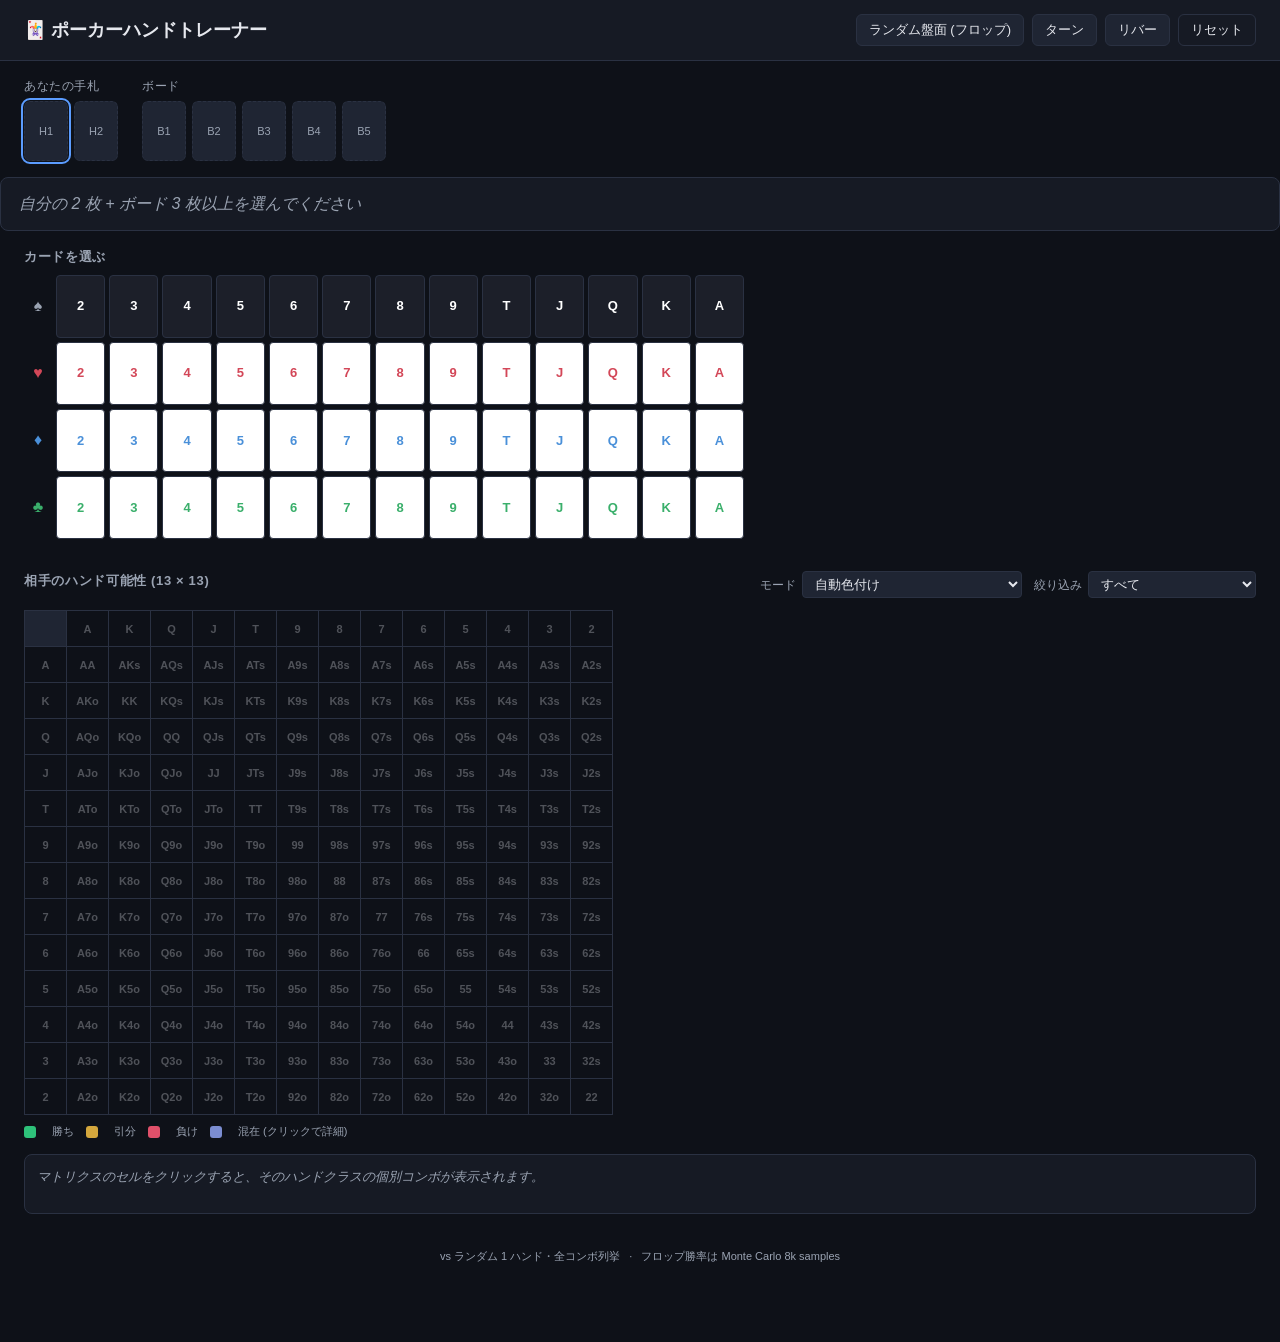
==== index.html @ db6d0b45 "feat: poker hand strength trainer with 13x13 matrix and mark mode - 7-card hand evaluator (exact, bi" ====
<!doctype html>
<html lang="ja">
  <head>
    <meta charset="utf-8" />
    <meta name="viewport" content="width=device-width, initial-scale=1" />
    <title>Poker Hand Trainer</title>
    <link rel="stylesheet" href="styles.css" />
  </head>
  <body>
    <header>
      <h1>🃏 ポーカーハンドトレーナー</h1>
      <div class="actions">
        <button id="btn-random-flop">ランダム盤面 (フロップ)</button>
        <button id="btn-random-turn">ターン</button>
        <button id="btn-random-river">リバー</button>
        <button id="btn-reset" class="ghost">リセット</button>
      </div>
    </header>

    <section class="board-row">
      <div class="slot-group">
        <div class="slot-label">あなたの手札</div>
        <div class="slots" id="hero-slots"></div>
      </div>
      <div class="slot-group board">
        <div class="slot-label">ボード</div>
        <div class="slots" id="board-slots"></div>
      </div>
    </section>

    <section class="stats" id="stats">
      <div class="stats-empty">カードを 2 + 3 枚以上選んでください</div>
    </section>

    <section class="picker">
      <div class="section-title">カードを選ぶ</div>
      <div id="card-picker"></div>
    </section>

    <section class="matrix-section">
      <div class="section-header">
        <div class="section-title">相手のハンド可能性 (13 × 13)</div>
        <div class="controls">
          <label>
            モード
            <select id="mode-select">
              <option value="auto">自動色付け</option>
              <option value="mark">自分でマーク (クリックで開示)</option>
            </select>
          </label>
          <label>
            絞り込み
            <select id="filter-select">
              <option value="all">すべて</option>
              <option value="win">自分が勝つコンボ</option>
              <option value="lose">自分が負けるコンボ</option>
              <option value="tie">引分</option>
              <option value="cat-8">ストレートフラッシュ</option>
              <option value="cat-7">フォーカード</option>
              <option value="cat-6">フルハウス</option>
              <option value="cat-5">フラッシュ</option>
              <option value="cat-4">ストレート</option>
              <option value="cat-3">スリーカード</option>
              <option value="cat-2">ツーペア</option>
              <option value="cat-1">ワンペア</option>
              <option value="cat-0">ハイカード</option>
            </select>
          </label>
        </div>
      </div>

      <div class="matrix-wrap">
        <table id="matrix"></table>
        <div class="legend">
          <span class="lg lg-win"></span> 勝ち
          <span class="lg lg-tie"></span> 引分
          <span class="lg lg-lose"></span> 負け
          <span class="lg lg-mixed"></span> 混在 (クリックで詳細)
        </div>
      </div>

      <div class="combo-detail" id="combo-detail">
        <div class="hint">マトリクスのセルをクリックすると、そのハンドクラスの個別コンボが表示されます。</div>
      </div>
    </section>

    <footer>
      <span>vs ランダム 1 ハンド・全コンボ列挙</span>
      <span class="dot">·</span>
      <span>フロップ勝率は Monte Carlo 8k samples</span>
    </footer>

    <script type="module" src="src/app.js"></script>
  </body>
</html>
---- styles.css ----
:root {
  --bg: #0e1118;
  --bg-2: #161a24;
  --bg-3: #1f2533;
  --border: #2a3142;
  --text: #e6e8ee;
  --text-dim: #9aa3b2;
  --accent: #5b9cff;
  --win: #2ec27a;
  --tie: #d4a73d;
  --lose: #e0506a;
  --mixed: #7b8dd1;
  --suit-s: #1c1f29;
  --suit-h: #d34758;
  --suit-d: #4a90d9;
  --suit-c: #3aaf6b;
}

* { box-sizing: border-box; }

body {
  margin: 0;
  font-family: -apple-system, BlinkMacSystemFont, 'Segoe UI', 'Hiragino Kaku Gothic ProN', 'Yu Gothic', sans-serif;
  background: var(--bg);
  color: var(--text);
  line-height: 1.5;
  padding-bottom: 60px;
}

header {
  display: flex;
  align-items: center;
  justify-content: space-between;
  padding: 14px 24px;
  border-bottom: 1px solid var(--border);
  background: var(--bg-2);
}

header h1 {
  margin: 0;
  font-size: 18px;
  font-weight: 600;
}

.actions { display: flex; gap: 8px; }

button {
  background: var(--bg-3);
  color: var(--text);
  border: 1px solid var(--border);
  border-radius: 6px;
  padding: 6px 12px;
  font-size: 13px;
  cursor: pointer;
  font-family: inherit;
}
button:hover { background: #262c3c; }
button.ghost { background: transparent; }

section { padding: 16px 24px; max-width: 1280px; margin: 0 auto; }

.section-title {
  font-size: 13px;
  font-weight: 600;
  color: var(--text-dim);
  text-transform: uppercase;
  letter-spacing: 0.05em;
  margin-bottom: 8px;
}

/* slots */
.board-row {
  display: flex;
  gap: 24px;
  flex-wrap: wrap;
}
.slot-group { display: flex; flex-direction: column; gap: 6px; }
.slot-label {
  font-size: 12px;
  color: var(--text-dim);
  text-transform: uppercase;
  letter-spacing: 0.05em;
}
.slots { display: flex; gap: 6px; }

.slot, .card {
  width: 44px;
  height: 60px;
  border-radius: 6px;
  display: flex;
  align-items: center;
  justify-content: center;
  font-weight: 600;
  font-size: 16px;
  cursor: pointer;
  user-select: none;
  border: 1px solid var(--border);
  background: var(--bg-3);
}
.slot {
  border-style: dashed;
  color: var(--text-dim);
  font-size: 11px;
  font-weight: 400;
}
.slot.filled { border-style: solid; }
.slot.active { outline: 2px solid var(--accent); outline-offset: 1px; }

.card.s { background: #1c1f29; color: #fff; }
.card.h { background: #fff; color: var(--suit-h); }
.card.d { background: #fff; color: var(--suit-d); }
.card.c { background: #fff; color: var(--suit-c); }

/* stats */
.stats {
  background: var(--bg-2);
  border: 1px solid var(--border);
  border-radius: 8px;
  padding: 14px 18px;
  display: flex;
  gap: 24px;
  flex-wrap: wrap;
  align-items: center;
}
.stats-empty { color: var(--text-dim); font-style: italic; }
.stat { display: flex; flex-direction: column; gap: 2px; }
.stat .lbl { font-size: 11px; color: var(--text-dim); text-transform: uppercase; letter-spacing: 0.05em; }
.stat .val { font-size: 20px; font-weight: 600; }
.stat .val.big { font-size: 26px; }
.stat .sub { font-size: 11px; color: var(--text-dim); }
.divider { width: 1px; background: var(--border); align-self: stretch; }

/* picker */
.picker #card-picker { display: grid; grid-template-columns: 28px repeat(13, 1fr); gap: 4px; max-width: 720px; }
.picker .pick-suit-label {
  display: flex; align-items: center; justify-content: center;
  font-size: 16px; color: var(--text-dim);
}
.picker .pick-suit-label.h { color: var(--suit-h); }
.picker .pick-suit-label.d { color: var(--suit-d); }
.picker .pick-suit-label.c { color: var(--suit-c); }

.pick-cell {
  aspect-ratio: 0.78;
  border-radius: 4px;
  display: flex;
  align-items: center;
  justify-content: center;
  cursor: pointer;
  font-weight: 600;
  font-size: 13px;
  user-select: none;
  border: 1px solid var(--border);
}
.pick-cell.s { background: #1c1f29; color: #fff; }
.pick-cell.h { background: #fff; color: var(--suit-h); }
.pick-cell.d { background: #fff; color: var(--suit-d); }
.pick-cell.c { background: #fff; color: var(--suit-c); }
.pick-cell.used { opacity: 0.22; cursor: not-allowed; }
.pick-cell:hover:not(.used) { outline: 2px solid var(--accent); }

/* matrix */
.section-header { display: flex; justify-content: space-between; align-items: center; flex-wrap: wrap; gap: 8px; }
.controls { display: flex; gap: 12px; align-items: center; }
.controls label { font-size: 12px; color: var(--text-dim); display: inline-flex; align-items: center; gap: 6px; }
.controls select {
  background: var(--bg-3);
  color: var(--text);
  border: 1px solid var(--border);
  border-radius: 4px;
  padding: 4px 8px;
  font-family: inherit;
  font-size: 13px;
}

.matrix-wrap { margin-top: 12px; }
#matrix { border-collapse: collapse; font-size: 11px; }
#matrix td {
  width: 42px;
  height: 36px;
  text-align: center;
  border: 1px solid var(--border);
  background: var(--bg-3);
  cursor: pointer;
  position: relative;
  font-weight: 600;
}
#matrix td.empty { background: transparent; cursor: default; opacity: 0.3; }
#matrix td .pct { font-size: 9px; font-weight: 400; opacity: 0.75; display: block; }
#matrix td.hidden-color {
  background: var(--bg-3) !important;
  color: var(--text-dim);
}
#matrix td.hidden-color .pct { display: none; }
#matrix td.hidden-color::after {
  content: '?';
  position: absolute;
  inset: 0;
  display: flex;
  align-items: center;
  justify-content: center;
  font-size: 14px;
  color: var(--text-dim);
  pointer-events: none;
}
#matrix td.selected { outline: 2px solid var(--accent); outline-offset: -2px; }

.legend { display: flex; gap: 12px; align-items: center; margin-top: 8px; font-size: 11px; color: var(--text-dim); }
.lg { display: inline-block; width: 12px; height: 12px; border-radius: 3px; vertical-align: middle; margin-right: 4px; }
.lg-win { background: var(--win); }
.lg-tie { background: var(--tie); }
.lg-lose { background: var(--lose); }
.lg-mixed { background: var(--mixed); }

/* combo detail */
.combo-detail {
  margin-top: 14px;
  background: var(--bg-2);
  border: 1px solid var(--border);
  border-radius: 8px;
  padding: 12px;
  min-height: 60px;
}
.combo-detail .hint { color: var(--text-dim); font-style: italic; font-size: 13px; }
.combo-detail h3 { margin: 0 0 8px; font-size: 14px; }
.combo-list { display: flex; flex-wrap: wrap; gap: 8px; }
.combo-item {
  display: flex; gap: 4px; align-items: center;
  padding: 4px 8px;
  border-radius: 4px;
  background: var(--bg-3);
  border-left: 4px solid var(--border);
  font-size: 12px;
}
.combo-item.win { border-left-color: var(--win); }
.combo-item.tie { border-left-color: var(--tie); }
.combo-item.lose { border-left-color: var(--lose); }
.combo-item .mini-card {
  display: inline-block;
  width: 24px; height: 32px;
  border-radius: 3px;
  border: 1px solid var(--border);
  display: inline-flex; align-items: center; justify-content: center;
  font-size: 11px; font-weight: 600;
}
.combo-item .mini-card.s { background: #1c1f29; color: #fff; }
.combo-item .mini-card.h { background: #fff; color: var(--suit-h); }
.combo-item .mini-card.d { background: #fff; color: var(--suit-d); }
.combo-item .mini-card.c { background: #fff; color: var(--suit-c); }
.combo-item .eval-text { color: var(--text-dim); font-size: 11px; margin-left: 4px; }

footer {
  text-align: center;
  color: var(--text-dim);
  font-size: 11px;
  padding: 18px;
}
.dot { margin: 0 6px; }

@media (max-width: 720px) {
  section { padding: 12px; }
  header { padding: 10px 12px; }
  header h1 { font-size: 16px; }
  .picker #card-picker { grid-template-columns: 20px repeat(13, 1fr); }
  #matrix td { width: 28px; height: 28px; font-size: 10px; }
  #matrix td .pct { font-size: 8px; }
}
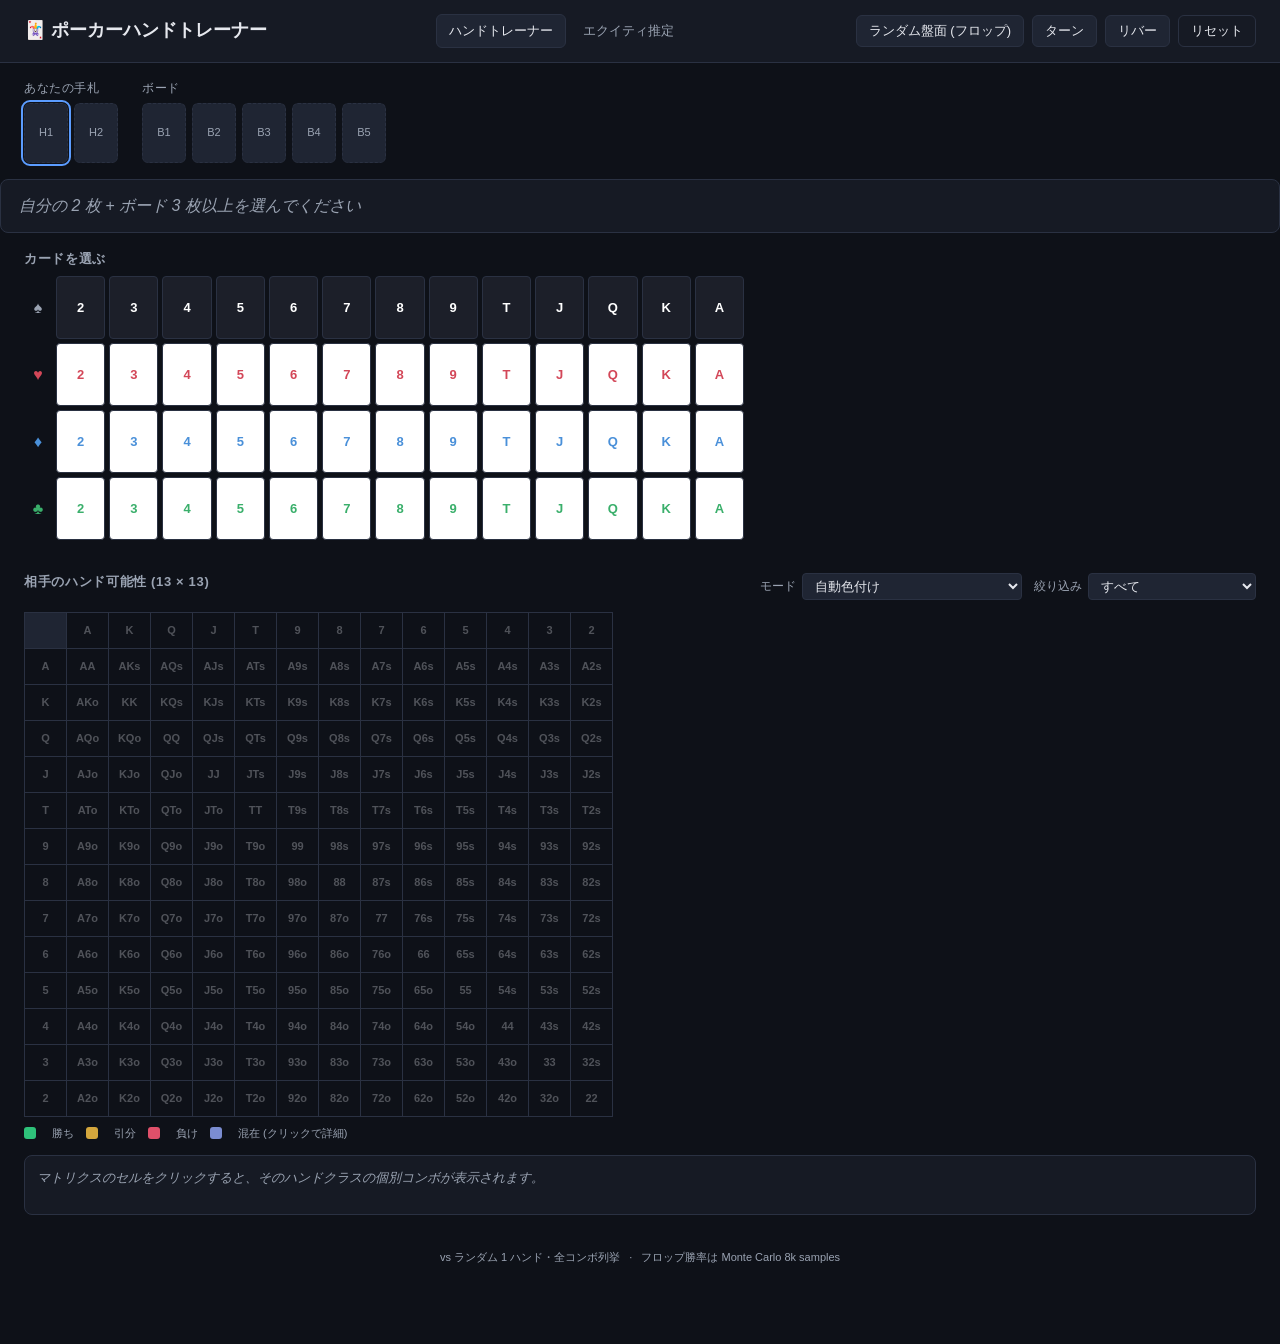
==== commit e4dbec11: "feat: range vs range equity quiz with mobile-friendly UI - src/range.js: range notation parser (AA, " ====
--- a/index.html
+++ b/index.html
@@ -9,6 +9,10 @@
   <body>
     <header>
       <h1>🃏 ポーカーハンドトレーナー</h1>
+      <nav class="nav">
+        <a href="index.html" class="active">ハンドトレーナー</a>
+        <a href="quiz.html">エクイティ推定</a>
+      </nav>
       <div class="actions">
         <button id="btn-random-flop">ランダム盤面 (フロップ)</button>
         <button id="btn-random-turn">ターン</button>
--- a/styles.css
+++ b/styles.css
@@ -265,3 +265,315 @@
   #matrix td { width: 28px; height: 28px; font-size: 10px; }
   #matrix td .pct { font-size: 8px; }
 }
+
+/* ---- nav ---- */
+.nav {
+  display: flex;
+  gap: 4px;
+}
+.nav a {
+  color: var(--text-dim);
+  text-decoration: none;
+  padding: 6px 12px;
+  border-radius: 6px;
+  font-size: 13px;
+  border: 1px solid transparent;
+}
+.nav a:hover { background: var(--bg-3); color: var(--text); }
+.nav a.active {
+  background: var(--bg-3);
+  color: var(--text);
+  border-color: var(--border);
+}
+
+/* ---- quiz page ---- */
+.quiz-intro {
+  color: var(--text-dim);
+  font-size: 14px;
+}
+.quiz-intro p { margin: 0; }
+.quiz-intro strong { color: var(--text); }
+
+.scenario-bar {
+  display: flex;
+  align-items: center;
+  gap: 16px;
+  flex-wrap: wrap;
+  background: var(--bg-2);
+  border: 1px solid var(--border);
+  border-radius: 8px;
+  padding: 12px 16px;
+}
+.scenario-bar label {
+  font-size: 12px;
+  color: var(--text-dim);
+  display: inline-flex;
+  align-items: center;
+  gap: 8px;
+}
+.scenario-bar select {
+  background: var(--bg-3);
+  color: var(--text);
+  border: 1px solid var(--border);
+  border-radius: 4px;
+  padding: 5px 10px;
+  font-family: inherit;
+  font-size: 13px;
+  min-width: 260px;
+}
+.scenario-bar .score {
+  margin-left: auto;
+  font-size: 13px;
+  color: var(--text-dim);
+}
+
+.quiz-main {
+  display: grid;
+  grid-template-columns: 1fr 1fr;
+  gap: 16px;
+}
+.quiz-card {
+  background: var(--bg-2);
+  border: 1px solid var(--border);
+  border-radius: 8px;
+  padding: 14px;
+}
+.quiz-card-header {
+  display: flex;
+  align-items: center;
+  gap: 8px;
+  margin-bottom: 10px;
+  font-size: 13px;
+}
+.role-tag {
+  font-size: 10px;
+  font-weight: 700;
+  padding: 2px 8px;
+  border-radius: 3px;
+  letter-spacing: 0.05em;
+}
+.hero-tag { background: var(--accent); color: #fff; }
+.villain-tag { background: var(--lose); color: #fff; }
+.role-label { font-weight: 600; color: var(--text); }
+.combo-count { margin-left: auto; color: var(--text-dim); font-size: 12px; }
+
+.range-mat { border-collapse: collapse; font-size: 9px; width: 100%; }
+.range-mat td {
+  border: 1px solid var(--border);
+  padding: 0;
+  height: 22px;
+  text-align: center;
+  font-weight: 600;
+  color: var(--text);
+  background: var(--bg-3);
+}
+.range-mat td.off { opacity: 0.25; }
+
+.range-notation {
+  margin-top: 10px;
+  padding: 8px 10px;
+  background: var(--bg-3);
+  border-radius: 4px;
+  font-size: 11px;
+  color: var(--text-dim);
+  font-family: 'SF Mono', 'Consolas', monospace;
+  line-height: 1.4;
+}
+
+.board-display {
+  background: var(--bg-2);
+  border: 1px solid var(--border);
+  border-radius: 8px;
+  padding: 14px;
+  display: flex;
+  align-items: center;
+  gap: 16px;
+  flex-wrap: wrap;
+}
+.board-label {
+  font-size: 12px;
+  color: var(--text-dim);
+  text-transform: uppercase;
+  letter-spacing: 0.05em;
+  font-weight: 600;
+}
+.board-cards { display: flex; gap: 6px; }
+.board-card {
+  width: 44px;
+  height: 60px;
+  border-radius: 6px;
+  display: flex;
+  align-items: center;
+  justify-content: center;
+  font-weight: 700;
+  font-size: 16px;
+  border: 1px solid var(--border);
+}
+.scenario-note {
+  margin-left: auto;
+  font-size: 12px;
+  color: var(--text-dim);
+  font-style: italic;
+  max-width: 50%;
+}
+
+.estimate-section {
+  background: var(--bg-2);
+  border: 1px solid var(--border);
+  border-radius: 8px;
+  padding: 16px;
+}
+.estimate-row {
+  display: flex;
+  align-items: center;
+  gap: 16px;
+  margin-bottom: 12px;
+}
+#estimate-slider {
+  flex: 1;
+  accent-color: var(--accent);
+}
+.estimate-val {
+  font-size: 28px;
+  font-weight: 700;
+  color: var(--accent);
+  min-width: 100px;
+  text-align: right;
+}
+.estimate-actions { display: flex; gap: 8px; }
+button.primary {
+  background: var(--accent);
+  color: #fff;
+  border-color: var(--accent);
+  font-weight: 600;
+}
+button.primary:hover { filter: brightness(1.1); background: var(--accent); }
+button.primary:disabled { opacity: 0.6; cursor: not-allowed; }
+
+.result-section {
+  background: var(--bg-2);
+  border: 1px solid var(--border);
+  border-radius: 8px;
+  padding: 16px;
+}
+.result-grid {
+  display: grid;
+  grid-template-columns: repeat(4, 1fr);
+  gap: 12px;
+  margin-bottom: 12px;
+}
+.result-cell {
+  background: var(--bg-3);
+  border-radius: 6px;
+  padding: 10px 12px;
+  text-align: center;
+}
+.result-lbl {
+  font-size: 11px;
+  color: var(--text-dim);
+  text-transform: uppercase;
+  letter-spacing: 0.05em;
+  margin-bottom: 4px;
+}
+.result-val { font-size: 22px; font-weight: 700; }
+.result-detail { color: var(--text-dim); font-size: 13px; }
+.result-line { margin-bottom: 4px; }
+.result-line.muted { color: var(--text-dim); font-size: 11px; }
+
+@media (max-width: 720px) {
+  .quiz-main { grid-template-columns: 1fr; }
+  .result-grid { grid-template-columns: repeat(2, 1fr); }
+  .scenario-note { max-width: 100%; margin-left: 0; }
+}
+
+/* ---- mobile-first refinements for quiz ---- */
+@media (max-width: 720px) {
+  header {
+    flex-wrap: wrap;
+    gap: 8px;
+  }
+  header h1 { flex-basis: 100%; }
+  .nav { width: 100%; }
+  .nav a { flex: 1; text-align: center; }
+
+  .scenario-bar { padding: 10px 12px; gap: 10px; }
+  .scenario-bar label { width: 100%; }
+  .scenario-bar select { min-width: 0; width: 100%; flex: 1; }
+  .scenario-bar .score { margin-left: 0; }
+  #btn-next { width: 100%; }
+
+  .quiz-card { padding: 10px; }
+  .quiz-card-header { font-size: 12px; flex-wrap: wrap; }
+  .combo-count { margin-left: 0; }
+
+  /* Range matrix: use percent widths so it always fits the viewport. */
+  .range-mat { table-layout: fixed; }
+  .range-mat td {
+    font-size: 9px;
+    height: 26px;
+    padding: 0;
+    width: calc(100% / 13);
+    line-height: 1;
+  }
+
+  .range-notation { font-size: 10px; padding: 6px 8px; }
+
+  .board-display { gap: 10px; padding: 10px; }
+  .board-card { width: 38px; height: 52px; font-size: 14px; }
+
+  .estimate-section { padding: 12px; }
+  .estimate-row { flex-direction: column; gap: 8px; align-items: stretch; }
+  .estimate-val { text-align: center; font-size: 32px; min-width: 0; }
+  /* Bigger slider thumb for touch */
+  #estimate-slider {
+    width: 100%;
+    height: 32px;
+    -webkit-appearance: none;
+    appearance: none;
+    background: transparent;
+  }
+  #estimate-slider::-webkit-slider-runnable-track {
+    height: 8px;
+    background: var(--bg-3);
+    border-radius: 4px;
+    border: 1px solid var(--border);
+  }
+  #estimate-slider::-moz-range-track {
+    height: 8px;
+    background: var(--bg-3);
+    border-radius: 4px;
+    border: 1px solid var(--border);
+  }
+  #estimate-slider::-webkit-slider-thumb {
+    -webkit-appearance: none;
+    width: 28px;
+    height: 28px;
+    border-radius: 50%;
+    background: var(--accent);
+    margin-top: -11px;
+    border: 2px solid #fff;
+    box-shadow: 0 2px 6px rgba(0, 0, 0, 0.4);
+  }
+  #estimate-slider::-moz-range-thumb {
+    width: 28px;
+    height: 28px;
+    border-radius: 50%;
+    background: var(--accent);
+    border: 2px solid #fff;
+    box-shadow: 0 2px 6px rgba(0, 0, 0, 0.4);
+  }
+
+  .estimate-actions { flex-direction: column; }
+  .estimate-actions button { width: 100%; padding: 12px; font-size: 15px; }
+
+  .result-section { padding: 12px; }
+  .result-val { font-size: 18px; }
+  .result-lbl { font-size: 10px; }
+}
+
+/* very small phones */
+@media (max-width: 380px) {
+  header h1 { font-size: 14px; }
+  .range-mat td { font-size: 8px; height: 22px; }
+  .board-card { width: 32px; height: 44px; font-size: 12px; }
+}
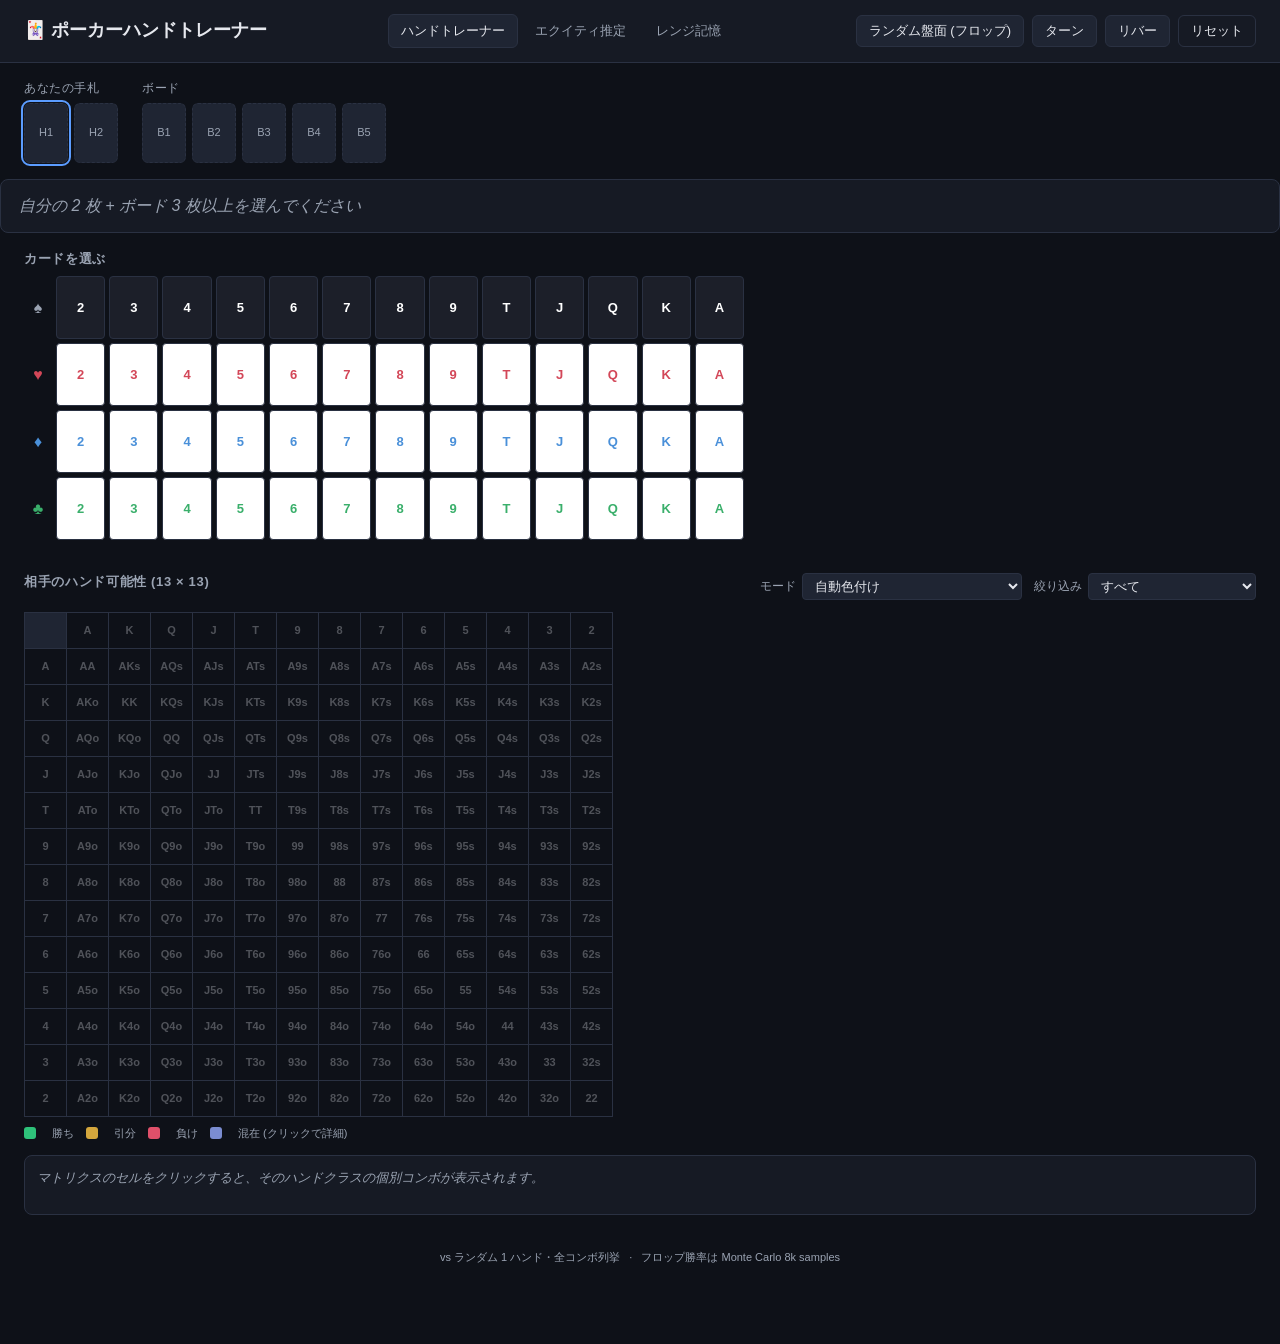
==== commit ffeb7d9b: "feat: preflop range memorization drill with localStorage stats - drill.html + src/drill.js: rapid-fi" ====
--- a/index.html
+++ b/index.html
@@ -12,6 +12,7 @@
       <nav class="nav">
         <a href="index.html" class="active">ハンドトレーナー</a>
         <a href="quiz.html">エクイティ推定</a>
+        <a href="drill.html">レンジ記憶</a>
       </nav>
       <div class="actions">
         <button id="btn-random-flop">ランダム盤面 (フロップ)</button>
--- a/styles.css
+++ b/styles.css
@@ -577,3 +577,233 @@
   .range-mat td { font-size: 8px; height: 22px; }
   .board-card { width: 32px; height: 44px; font-size: 12px; }
 }
+
+/* ---- drill page ---- */
+.drill-bar {
+  display: flex;
+  align-items: center;
+  gap: 16px;
+  flex-wrap: wrap;
+  background: var(--bg-2);
+  border: 1px solid var(--border);
+  border-radius: 8px;
+  padding: 12px 16px;
+}
+.drill-bar label {
+  font-size: 12px;
+  color: var(--text-dim);
+  display: inline-flex;
+  align-items: center;
+  gap: 8px;
+}
+.drill-bar select {
+  background: var(--bg-3);
+  color: var(--text);
+  border: 1px solid var(--border);
+  border-radius: 4px;
+  padding: 5px 10px;
+  font-family: inherit;
+  font-size: 13px;
+}
+.weight-toggle input { accent-color: var(--accent); }
+.drill-bar #btn-reset-stats { margin-left: auto; }
+
+.drill-main {
+  display: flex;
+  flex-direction: column;
+  gap: 14px;
+}
+
+.drill-question {
+  background: var(--bg-2);
+  border: 1px solid var(--border);
+  border-radius: 12px;
+  padding: 24px;
+  text-align: center;
+  display: flex;
+  flex-direction: column;
+  align-items: center;
+  gap: 18px;
+}
+.position-badge {
+  background: var(--accent);
+  color: #fff;
+  padding: 8px 28px;
+  border-radius: 999px;
+  font-size: 22px;
+  font-weight: 700;
+  letter-spacing: 0.08em;
+}
+.hand-display {
+  display: flex;
+  gap: 12px;
+}
+.drill-card {
+  width: 72px;
+  height: 100px;
+  font-size: 28px;
+  border-radius: 8px;
+  border: 2px solid var(--border);
+  display: flex;
+  align-items: center;
+  justify-content: center;
+  font-weight: 700;
+}
+.question-text {
+  font-size: 16px;
+  color: var(--text);
+}
+.question-text strong { color: var(--accent); }
+.drill-buttons { display: flex; gap: 14px; width: 100%; max-width: 420px; }
+.drill-btn {
+  flex: 1;
+  padding: 16px;
+  font-size: 17px;
+  font-weight: 700;
+  border-radius: 8px;
+  cursor: pointer;
+  border: 2px solid var(--border);
+  background: var(--bg-3);
+  color: var(--text);
+}
+.drill-btn:disabled { opacity: 0.5; cursor: not-allowed; }
+.drill-btn.open { border-color: var(--win); color: var(--win); }
+.drill-btn.open:hover:not(:disabled) { background: var(--win); color: #fff; }
+.drill-btn.fold { border-color: var(--lose); color: var(--lose); }
+.drill-btn.fold:hover:not(:disabled) { background: var(--lose); color: #fff; }
+
+.drill-result {
+  background: var(--bg-2);
+  border: 1px solid var(--border);
+  border-radius: 12px;
+  padding: 18px;
+  display: flex;
+  flex-direction: column;
+  gap: 14px;
+  align-items: center;
+}
+.result-banner {
+  font-size: 24px;
+  font-weight: 700;
+  padding: 8px 24px;
+  border-radius: 6px;
+}
+.result-banner.correct { color: var(--win); }
+.result-banner.wrong { color: var(--lose); }
+.hand-class-label {
+  font-size: 16px;
+  display: flex;
+  gap: 10px;
+  align-items: center;
+}
+.hand-class-label #class-display {
+  font-weight: 700;
+  font-size: 20px;
+  padding: 4px 12px;
+  background: var(--bg-3);
+  border-radius: 4px;
+}
+.result-verdict {
+  font-weight: 700;
+  padding: 4px 12px;
+  border-radius: 4px;
+}
+.result-verdict.verdict-open { color: var(--win); background: rgba(46, 194, 122, 0.15); }
+.result-verdict.verdict-fold { color: var(--lose); background: rgba(224, 80, 106, 0.15); }
+.result-note { color: var(--text-dim); font-size: 13px; text-align: center; max-width: 560px; }
+
+.drill-mat { border-collapse: collapse; }
+.drill-mat td {
+  border: 1px solid var(--border);
+  width: 30px;
+  height: 26px;
+  text-align: center;
+  background: var(--bg-3);
+  font-size: 9px;
+  font-weight: 600;
+  color: var(--text);
+}
+.drill-mat td.off { opacity: 0.25; }
+.drill-mat td.current-hand {
+  outline: 3px solid var(--tie);
+  outline-offset: -2px;
+  z-index: 1;
+  position: relative;
+}
+
+.stats-panel {
+  background: var(--bg-2);
+  border: 1px solid var(--border);
+  border-radius: 8px;
+  padding: 14px;
+  display: flex;
+  flex-direction: column;
+  gap: 12px;
+}
+.stats-grid {
+  display: grid;
+  grid-template-columns: repeat(4, 1fr);
+  gap: 10px;
+}
+.stat-cell {
+  background: var(--bg-3);
+  border-radius: 6px;
+  padding: 10px;
+  text-align: center;
+}
+.stat-lbl {
+  font-size: 11px;
+  color: var(--text-dim);
+  text-transform: uppercase;
+  letter-spacing: 0.05em;
+}
+.stat-val { font-size: 22px; font-weight: 700; color: var(--text); }
+
+.trouble-section, .position-section {
+  border-top: 1px solid var(--border);
+  padding-top: 10px;
+}
+.trouble-section summary, .position-section summary {
+  cursor: pointer;
+  font-size: 13px;
+  color: var(--text-dim);
+  font-weight: 600;
+  text-transform: uppercase;
+  letter-spacing: 0.05em;
+  padding: 4px 0;
+}
+.trouble-table, .position-table {
+  width: 100%;
+  margin-top: 8px;
+  font-size: 12px;
+  border-collapse: collapse;
+}
+.trouble-table th, .position-table th {
+  text-align: left;
+  font-weight: 600;
+  color: var(--text-dim);
+  font-size: 11px;
+  text-transform: uppercase;
+  border-bottom: 1px solid var(--border);
+  padding: 6px 4px;
+}
+.trouble-table td, .position-table td {
+  padding: 6px 4px;
+  border-bottom: 1px solid var(--bg-3);
+}
+.trouble-table .muted { color: var(--text-dim); text-align: center; font-style: italic; }
+
+@media (max-width: 720px) {
+  .drill-bar { flex-direction: column; align-items: stretch; }
+  .drill-bar label { justify-content: space-between; }
+  .drill-bar select { width: 100%; }
+  .drill-bar #btn-reset-stats { margin-left: 0; width: 100%; }
+
+  .drill-card { width: 56px; height: 80px; font-size: 22px; }
+  .position-badge { font-size: 18px; padding: 6px 22px; }
+  .drill-buttons { max-width: none; }
+  .drill-btn { padding: 14px; font-size: 16px; }
+
+  .drill-mat td { width: 22px; height: 22px; font-size: 8px; }
+  .stats-grid { grid-template-columns: repeat(2, 1fr); }
+}
